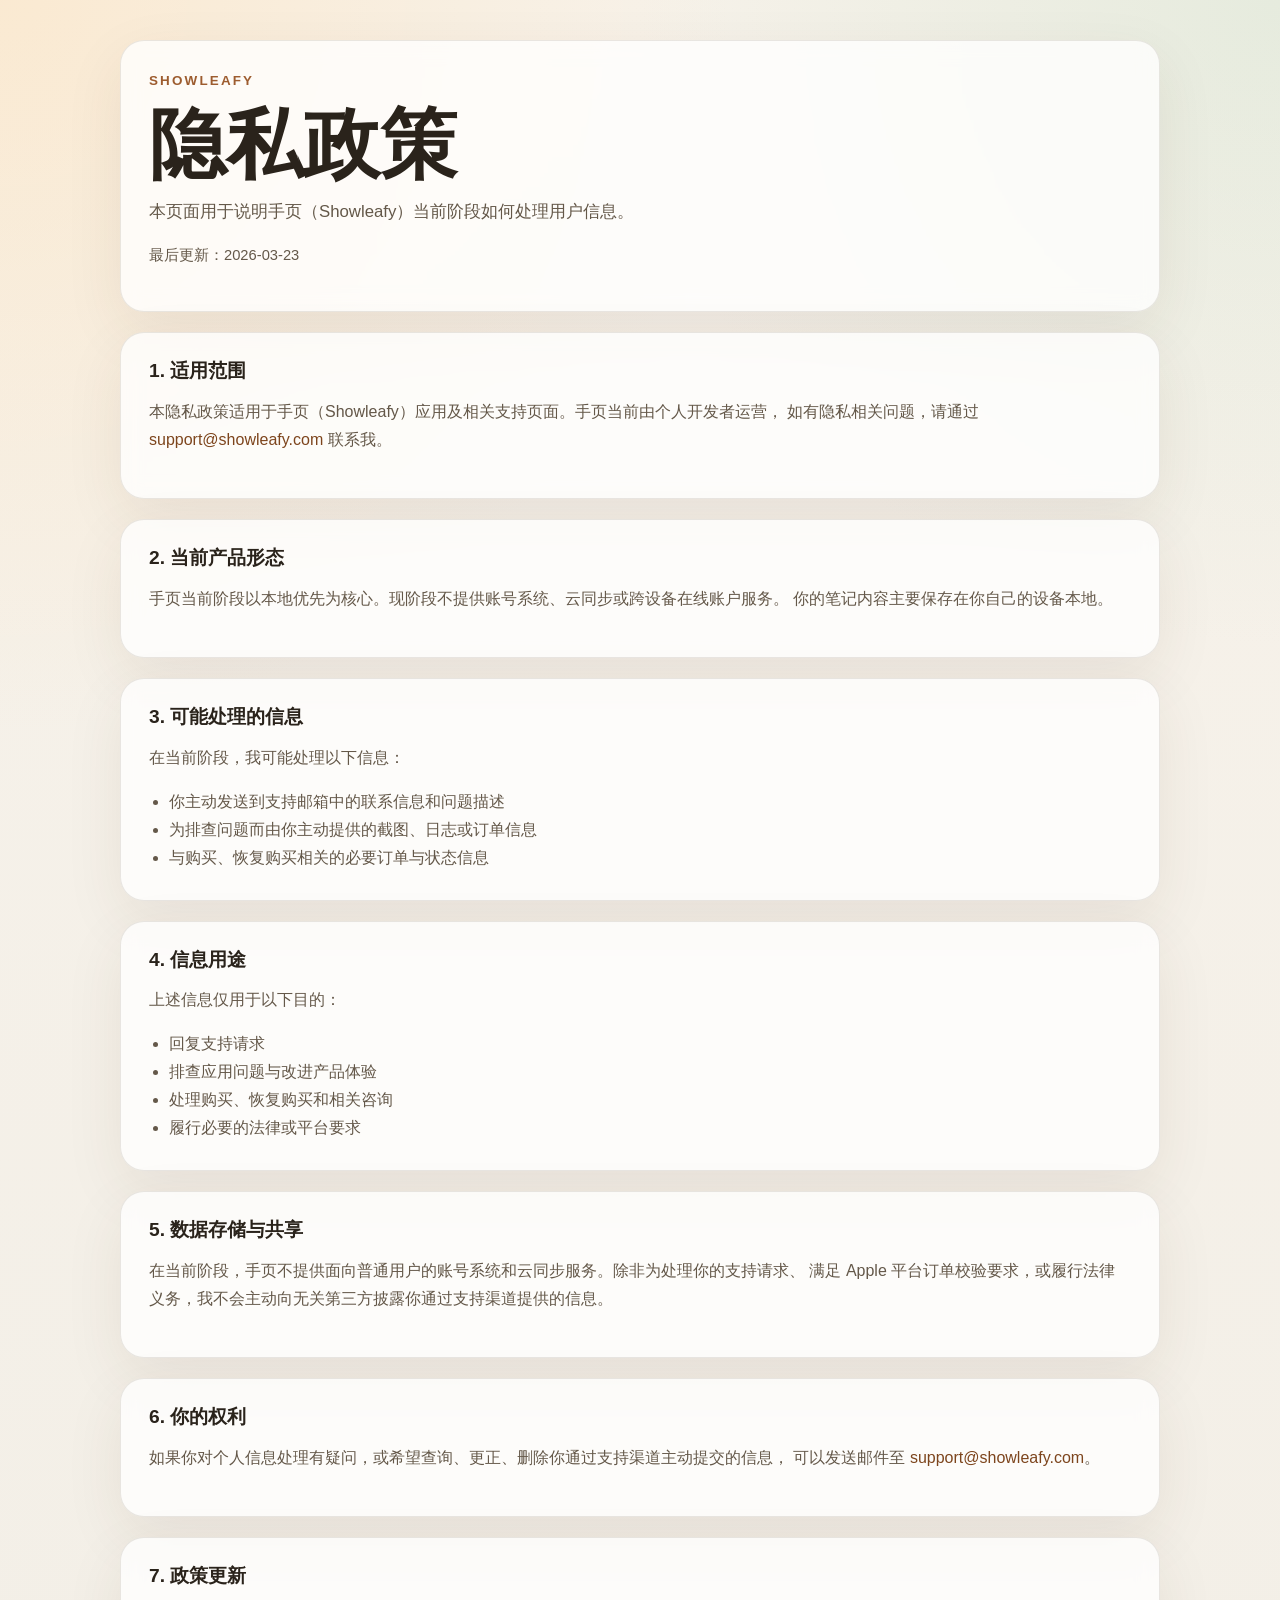
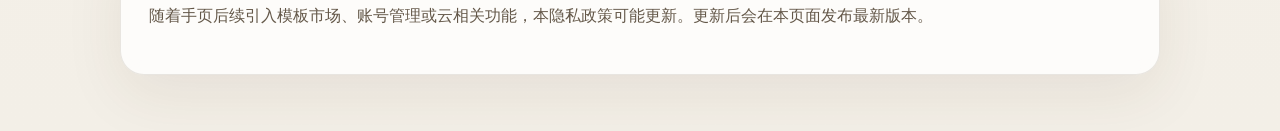
==== privacy/index.html @ 22d39939 "feat: add initial showleafy static site" ====
<!DOCTYPE html>
<html lang="zh-CN">
<head>
  <meta charset="UTF-8">
  <meta name="viewport" content="width=device-width, initial-scale=1.0">
  <title>隐私政策 | 手页 Showleafy</title>
  <meta name="description" content="手页 Showleafy 的隐私政策页面。">
  <link rel="icon" href="data:,">
  <link rel="stylesheet" href="../styles.css">
</head>
<body>
  <main class="shell">
    <section class="card page-head">
      <p class="eyebrow"><a class="back-link" href="../">Showleafy</a></p>
      <h1>隐私政策</h1>
      <p class="lead">
        本页面用于说明手页（Showleafy）当前阶段如何处理用户信息。
      </p>
      <p class="meta">最后更新：2026-03-23</p>
    </section>

    <section class="grid single">
      <article class="card">
        <h2>1. 适用范围</h2>
        <p>
          本隐私政策适用于手页（Showleafy）应用及相关支持页面。手页当前由个人开发者运营，
          如有隐私相关问题，请通过
          <a href="mailto:support@showleafy.com">support@showleafy.com</a>
          联系我。
        </p>
      </article>

      <article class="card">
        <h2>2. 当前产品形态</h2>
        <p>
          手页当前阶段以本地优先为核心。现阶段不提供账号系统、云同步或跨设备在线账户服务。
          你的笔记内容主要保存在你自己的设备本地。
        </p>
      </article>

      <article class="card">
        <h2>3. 可能处理的信息</h2>
        <p>在当前阶段，我可能处理以下信息：</p>
        <ul>
          <li>你主动发送到支持邮箱中的联系信息和问题描述</li>
          <li>为排查问题而由你主动提供的截图、日志或订单信息</li>
          <li>与购买、恢复购买相关的必要订单与状态信息</li>
        </ul>
      </article>

      <article class="card">
        <h2>4. 信息用途</h2>
        <p>上述信息仅用于以下目的：</p>
        <ul>
          <li>回复支持请求</li>
          <li>排查应用问题与改进产品体验</li>
          <li>处理购买、恢复购买和相关咨询</li>
          <li>履行必要的法律或平台要求</li>
        </ul>
      </article>

      <article class="card">
        <h2>5. 数据存储与共享</h2>
        <p>
          在当前阶段，手页不提供面向普通用户的账号系统和云同步服务。除非为处理你的支持请求、
          满足 Apple 平台订单校验要求，或履行法律义务，我不会主动向无关第三方披露你通过支持渠道提供的信息。
        </p>
      </article>

      <article class="card">
        <h2>6. 你的权利</h2>
        <p>
          如果你对个人信息处理有疑问，或希望查询、更正、删除你通过支持渠道主动提交的信息，
          可以发送邮件至
          <a href="mailto:support@showleafy.com">support@showleafy.com</a>。
        </p>
      </article>

      <article class="card">
        <h2>7. 政策更新</h2>
        <p>
          随着手页后续引入模板市场、账号管理或云相关功能，本隐私政策可能更新。更新后会在本页面发布最新版本。
        </p>
      </article>
    </section>
  </main>
</body>
</html>
---- styles.css ----
:root {
  --bg: #f3efe7;
  --surface: rgba(255, 255, 255, 0.78);
  --surface-border: rgba(83, 67, 46, 0.12);
  --text: #2a231b;
  --muted: #645849;
  --accent: #9d5c2f;
  --accent-strong: #7d451d;
  --shadow: 0 20px 60px rgba(72, 51, 27, 0.08);
  --radius: 24px;
}

* {
  box-sizing: border-box;
}

html {
  font-size: 16px;
}

body {
  margin: 0;
  min-height: 100vh;
  font-family: "PingFang SC", "Hiragino Sans GB", "Noto Sans CJK SC", sans-serif;
  color: var(--text);
  background:
    radial-gradient(circle at top left, rgba(255, 222, 176, 0.42), transparent 34%),
    radial-gradient(circle at top right, rgba(198, 222, 199, 0.35), transparent 30%),
    linear-gradient(180deg, #f7f2ea 0%, var(--bg) 100%);
}

a {
  color: var(--accent-strong);
  text-decoration: none;
}

a:hover {
  text-decoration: underline;
}

.shell {
  width: min(1040px, calc(100vw - 32px));
  margin: 0 auto;
  padding: 40px 0 56px;
}

.hero {
  margin-bottom: 20px;
}

.page-head {
  margin-bottom: 20px;
}

.card {
  background: var(--surface);
  border: 1px solid var(--surface-border);
  border-radius: var(--radius);
  box-shadow: var(--shadow);
  backdrop-filter: blur(10px);
  padding: 28px;
}

.grid {
  display: grid;
  gap: 20px;
  grid-template-columns: repeat(3, minmax(0, 1fr));
}

.grid.single {
  grid-template-columns: minmax(0, 1fr);
}

.eyebrow {
  margin: 0 0 10px;
  color: var(--accent);
  font-size: 0.84rem;
  font-weight: 700;
  letter-spacing: 0.16em;
  text-transform: uppercase;
}

h1,
h2 {
  margin: 0 0 12px;
  line-height: 1.08;
}

h1 {
  font-size: clamp(2.6rem, 6vw, 4.8rem);
}

h2 {
  font-size: 1.2rem;
}

p,
li {
  color: var(--muted);
  line-height: 1.75;
}

.lead {
  max-width: 720px;
  margin: 0;
  font-size: 1.05rem;
}

.meta {
  margin-top: 16px;
  font-size: 0.92rem;
}

.actions {
  display: flex;
  flex-wrap: wrap;
  gap: 12px;
  margin-top: 24px;
}

.button {
  display: inline-flex;
  align-items: center;
  justify-content: center;
  min-height: 46px;
  padding: 0 18px;
  border-radius: 999px;
  background: var(--accent);
  color: #fffaf3;
  font-weight: 600;
}

.button:hover {
  background: var(--accent-strong);
  text-decoration: none;
}

.button.secondary {
  background: transparent;
  border: 1px solid rgba(125, 69, 29, 0.18);
  color: var(--accent-strong);
}

.back-link {
  color: inherit;
}

ul {
  margin: 0;
  padding-left: 20px;
}

@media (max-width: 780px) {
  .shell {
    width: min(100vw - 24px, 700px);
    padding: 24px 0 36px;
  }

  .card {
    padding: 22px;
    border-radius: 20px;
  }

  .grid {
    grid-template-columns: 1fr;
  }
}
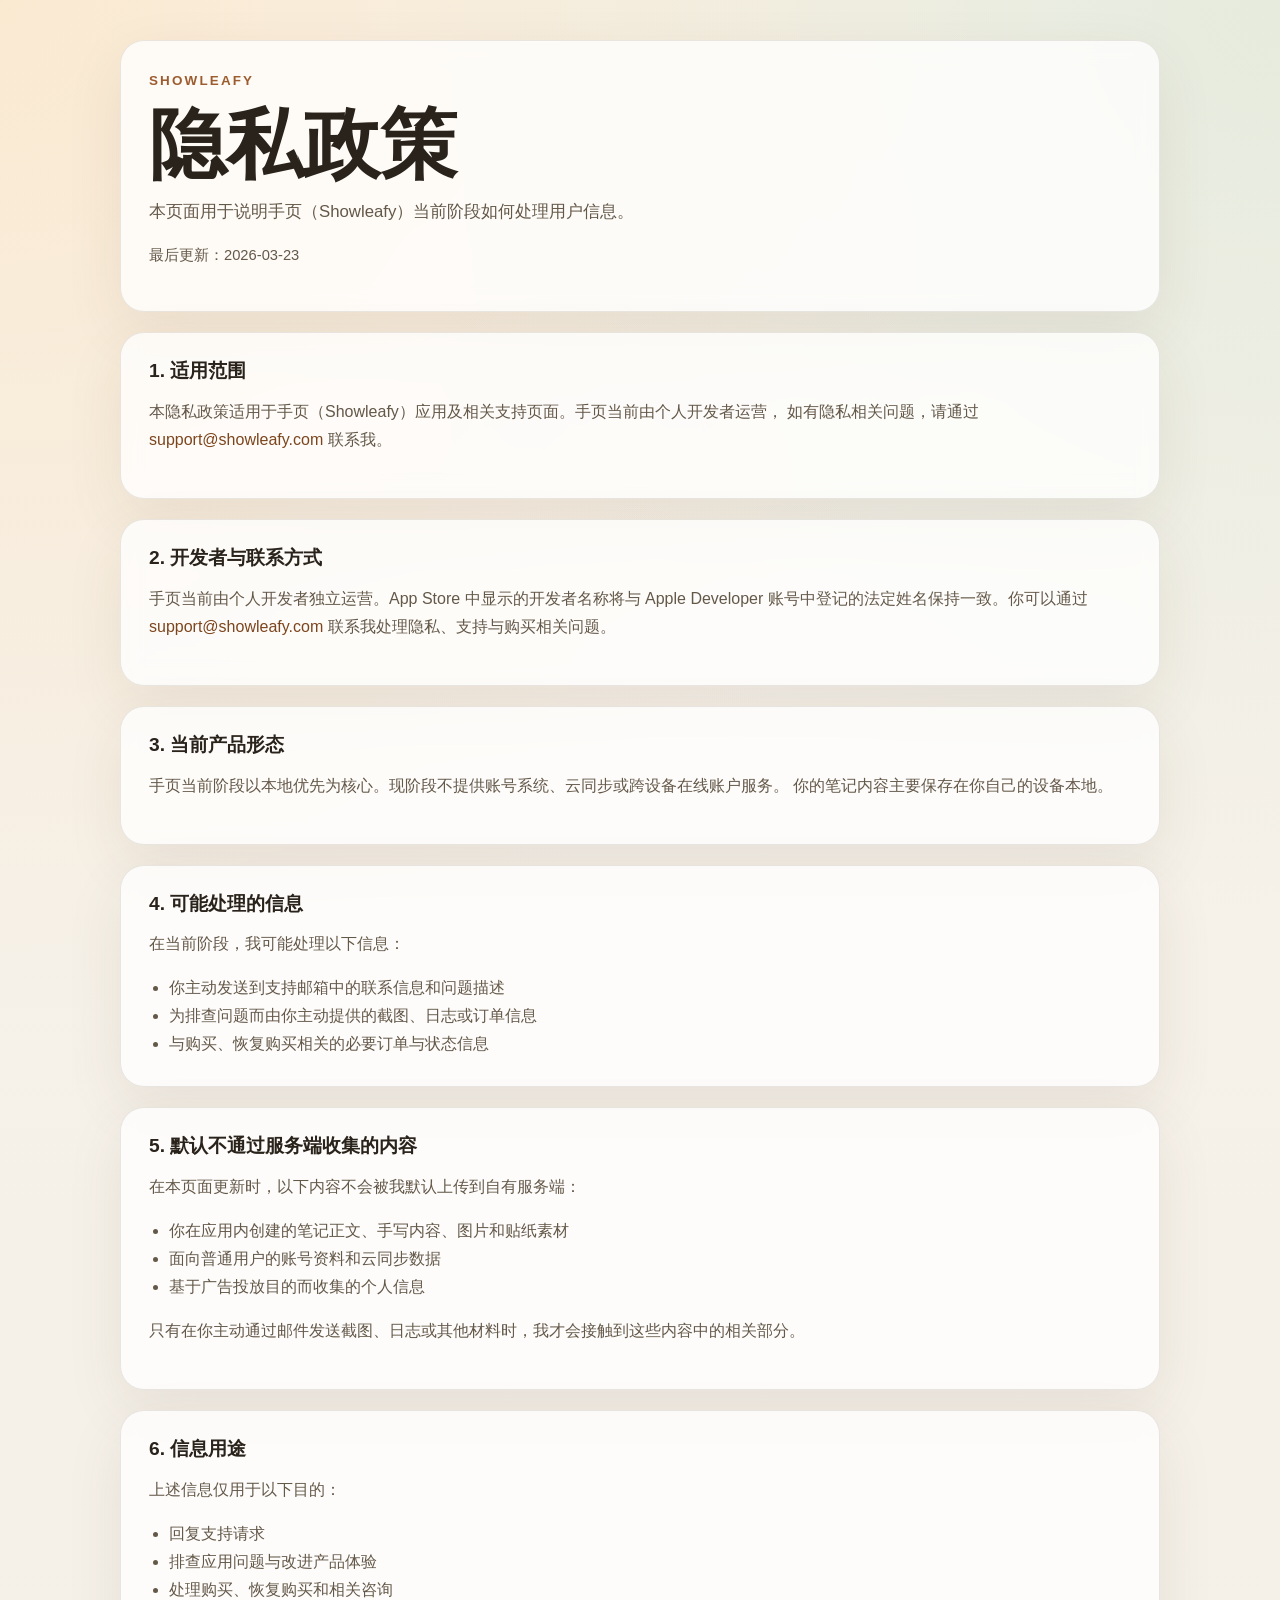
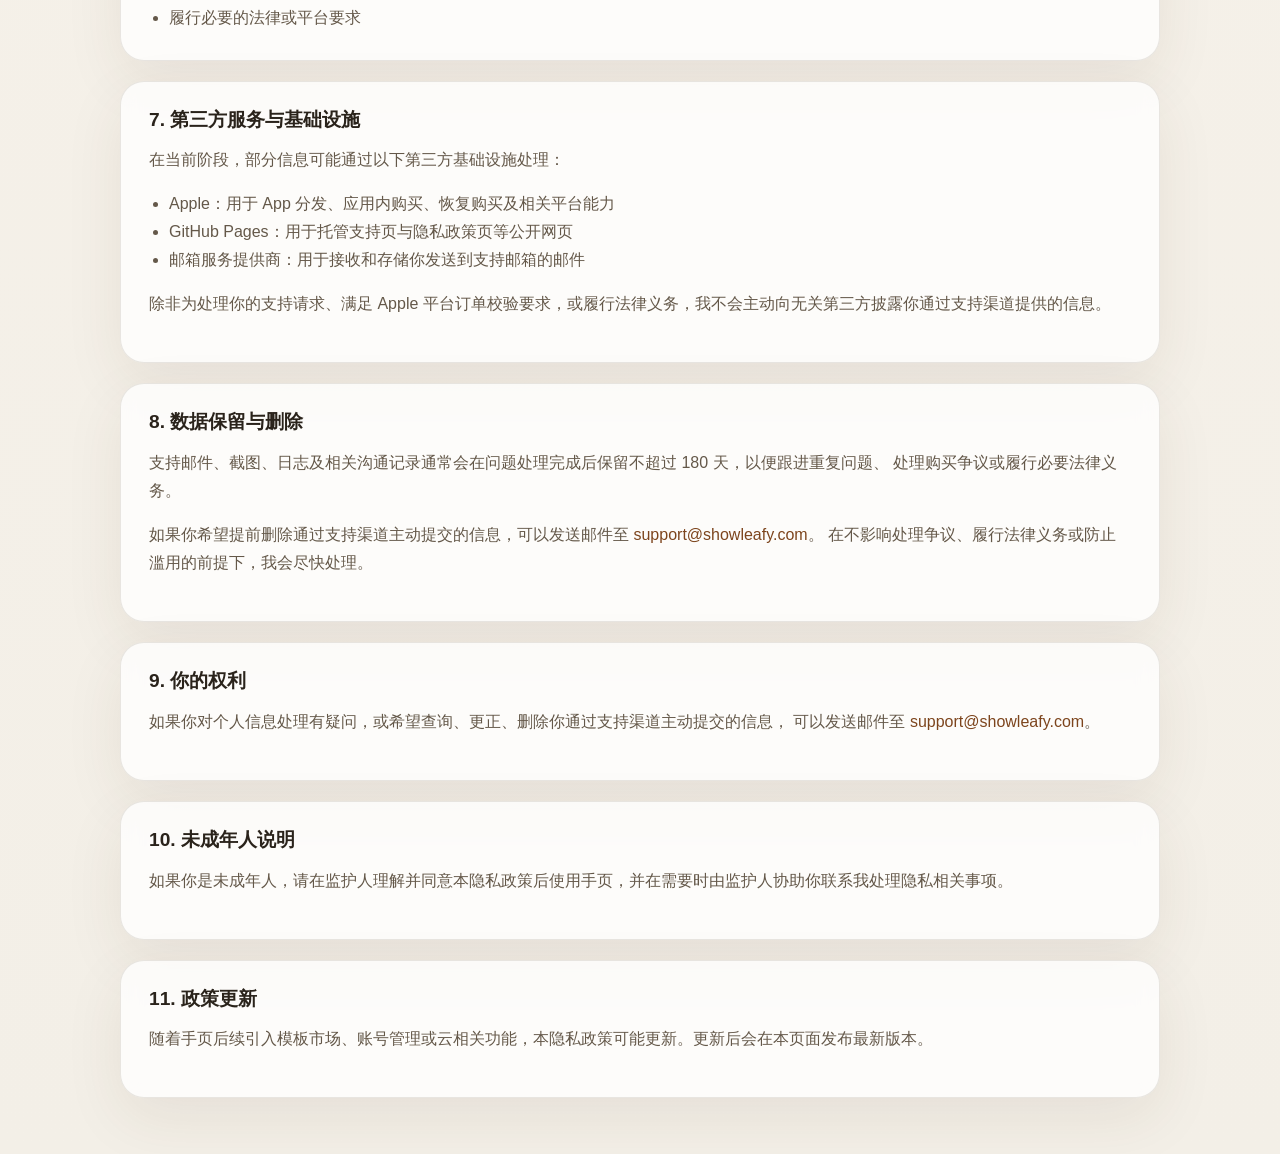
==== commit cda5c522: "docs: strengthen support and privacy pages" ====
--- a/privacy/index.html
+++ b/privacy/index.html
@@ -31,7 +31,17 @@
       </article>
 
       <article class="card">
-        <h2>2. 当前产品形态</h2>
+        <h2>2. 开发者与联系方式</h2>
+        <p>
+          手页当前由个人开发者独立运营。App Store 中显示的开发者名称将与 Apple Developer
+          账号中登记的法定姓名保持一致。你可以通过
+          <a href="mailto:support@showleafy.com">support@showleafy.com</a>
+          联系我处理隐私、支持与购买相关问题。
+        </p>
+      </article>
+
+      <article class="card">
+        <h2>3. 当前产品形态</h2>
         <p>
           手页当前阶段以本地优先为核心。现阶段不提供账号系统、云同步或跨设备在线账户服务。
           你的笔记内容主要保存在你自己的设备本地。
@@ -39,7 +49,7 @@
       </article>
 
       <article class="card">
-        <h2>3. 可能处理的信息</h2>
+        <h2>4. 可能处理的信息</h2>
         <p>在当前阶段，我可能处理以下信息：</p>
         <ul>
           <li>你主动发送到支持邮箱中的联系信息和问题描述</li>
@@ -49,7 +59,20 @@
       </article>
 
       <article class="card">
-        <h2>4. 信息用途</h2>
+        <h2>5. 默认不通过服务端收集的内容</h2>
+        <p>在本页面更新时，以下内容不会被我默认上传到自有服务端：</p>
+        <ul>
+          <li>你在应用内创建的笔记正文、手写内容、图片和贴纸素材</li>
+          <li>面向普通用户的账号资料和云同步数据</li>
+          <li>基于广告投放目的而收集的个人信息</li>
+        </ul>
+        <p>
+          只有在你主动通过邮件发送截图、日志或其他材料时，我才会接触到这些内容中的相关部分。
+        </p>
+      </article>
+
+      <article class="card">
+        <h2>6. 信息用途</h2>
         <p>上述信息仅用于以下目的：</p>
         <ul>
           <li>回复支持请求</li>
@@ -60,15 +83,35 @@
       </article>
 
       <article class="card">
-        <h2>5. 数据存储与共享</h2>
+        <h2>7. 第三方服务与基础设施</h2>
         <p>
-          在当前阶段，手页不提供面向普通用户的账号系统和云同步服务。除非为处理你的支持请求、
-          满足 Apple 平台订单校验要求，或履行法律义务，我不会主动向无关第三方披露你通过支持渠道提供的信息。
+          在当前阶段，部分信息可能通过以下第三方基础设施处理：
+        </p>
+        <ul>
+          <li>Apple：用于 App 分发、应用内购买、恢复购买及相关平台能力</li>
+          <li>GitHub Pages：用于托管支持页与隐私政策页等公开网页</li>
+          <li>邮箱服务提供商：用于接收和存储你发送到支持邮箱的邮件</li>
+        </ul>
+        <p>
+          除非为处理你的支持请求、满足 Apple 平台订单校验要求，或履行法律义务，我不会主动向无关第三方披露你通过支持渠道提供的信息。
         </p>
       </article>
 
       <article class="card">
-        <h2>6. 你的权利</h2>
+        <h2>8. 数据保留与删除</h2>
+        <p>
+          支持邮件、截图、日志及相关沟通记录通常会在问题处理完成后保留不超过 180 天，以便跟进重复问题、
+          处理购买争议或履行必要法律义务。
+        </p>
+        <p>
+          如果你希望提前删除通过支持渠道主动提交的信息，可以发送邮件至
+          <a href="mailto:support@showleafy.com">support@showleafy.com</a>。
+          在不影响处理争议、履行法律义务或防止滥用的前提下，我会尽快处理。
+        </p>
+      </article>
+
+      <article class="card">
+        <h2>9. 你的权利</h2>
         <p>
           如果你对个人信息处理有疑问，或希望查询、更正、删除你通过支持渠道主动提交的信息，
           可以发送邮件至
@@ -77,7 +120,14 @@
       </article>
 
       <article class="card">
-        <h2>7. 政策更新</h2>
+        <h2>10. 未成年人说明</h2>
+        <p>
+          如果你是未成年人，请在监护人理解并同意本隐私政策后使用手页，并在需要时由监护人协助你联系我处理隐私相关事项。
+        </p>
+      </article>
+
+      <article class="card">
+        <h2>11. 政策更新</h2>
         <p>
           随着手页后续引入模板市场、账号管理或云相关功能，本隐私政策可能更新。更新后会在本页面发布最新版本。
         </p>
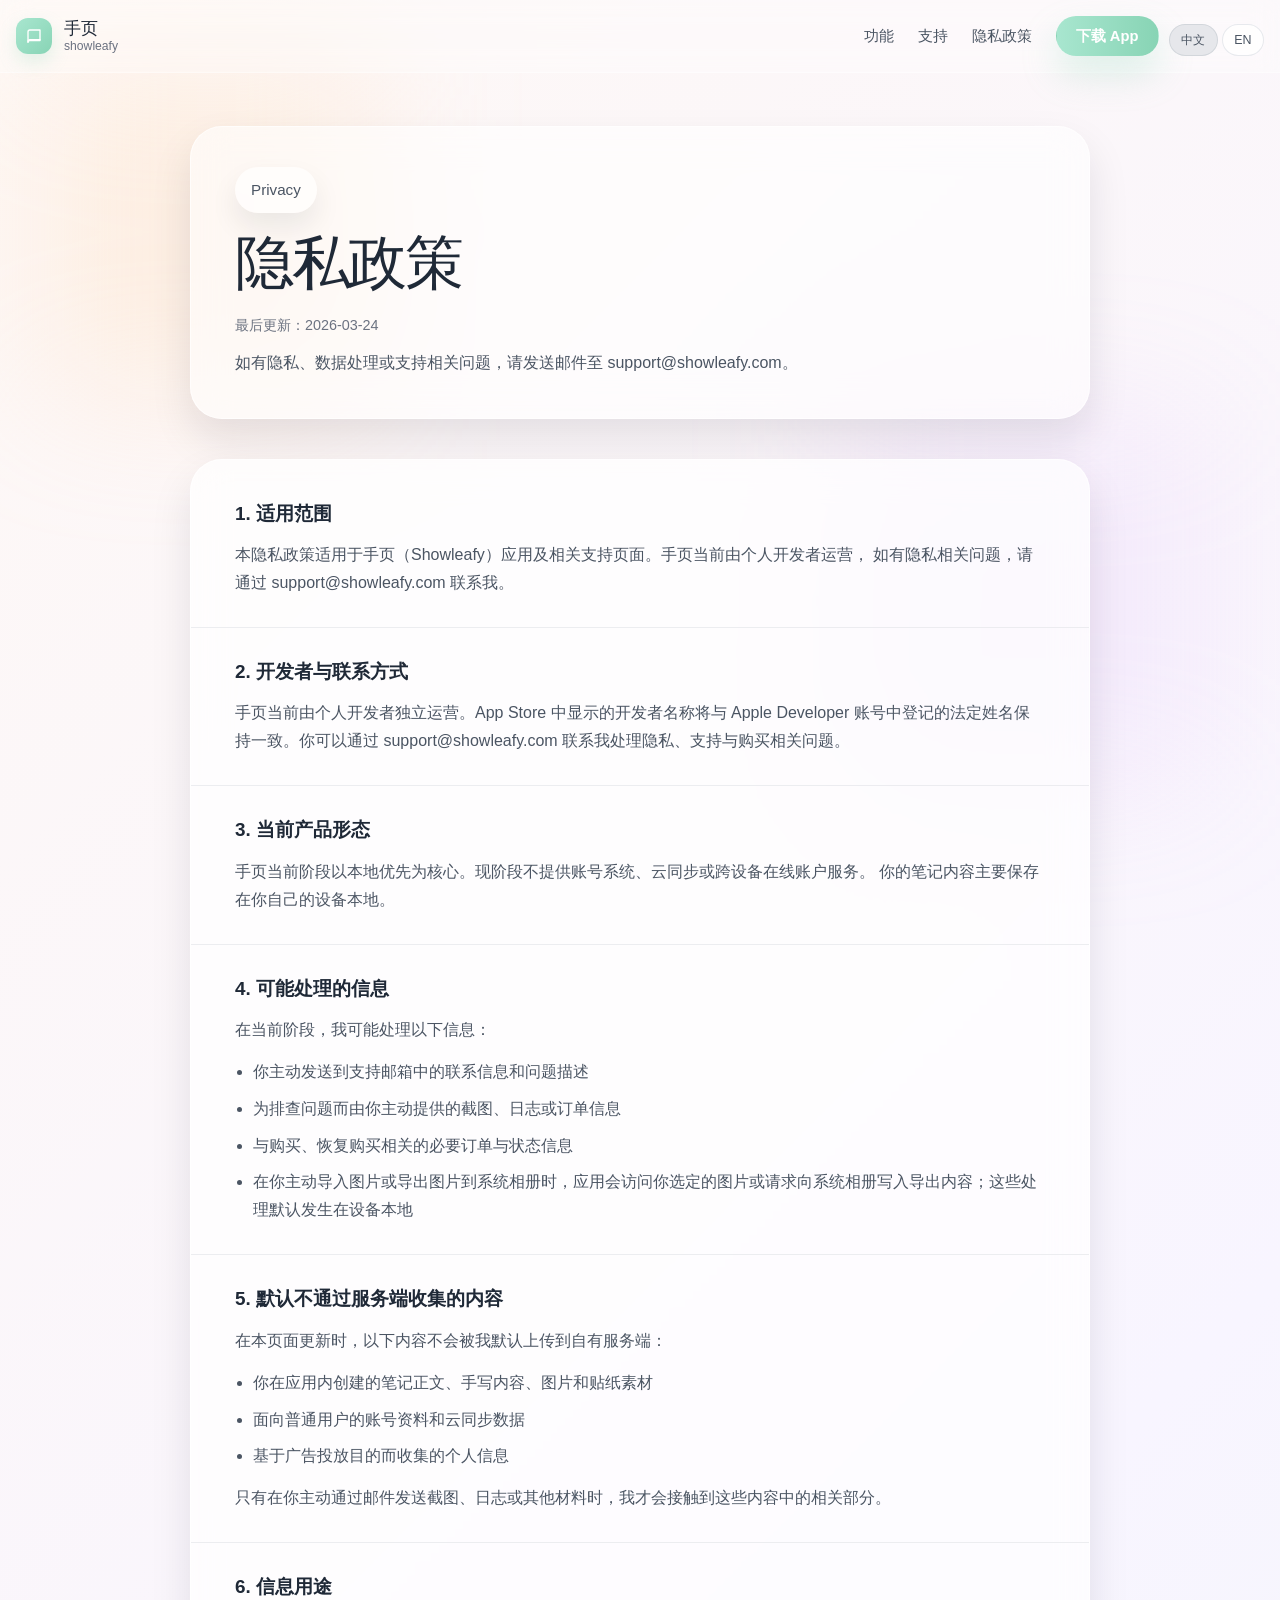
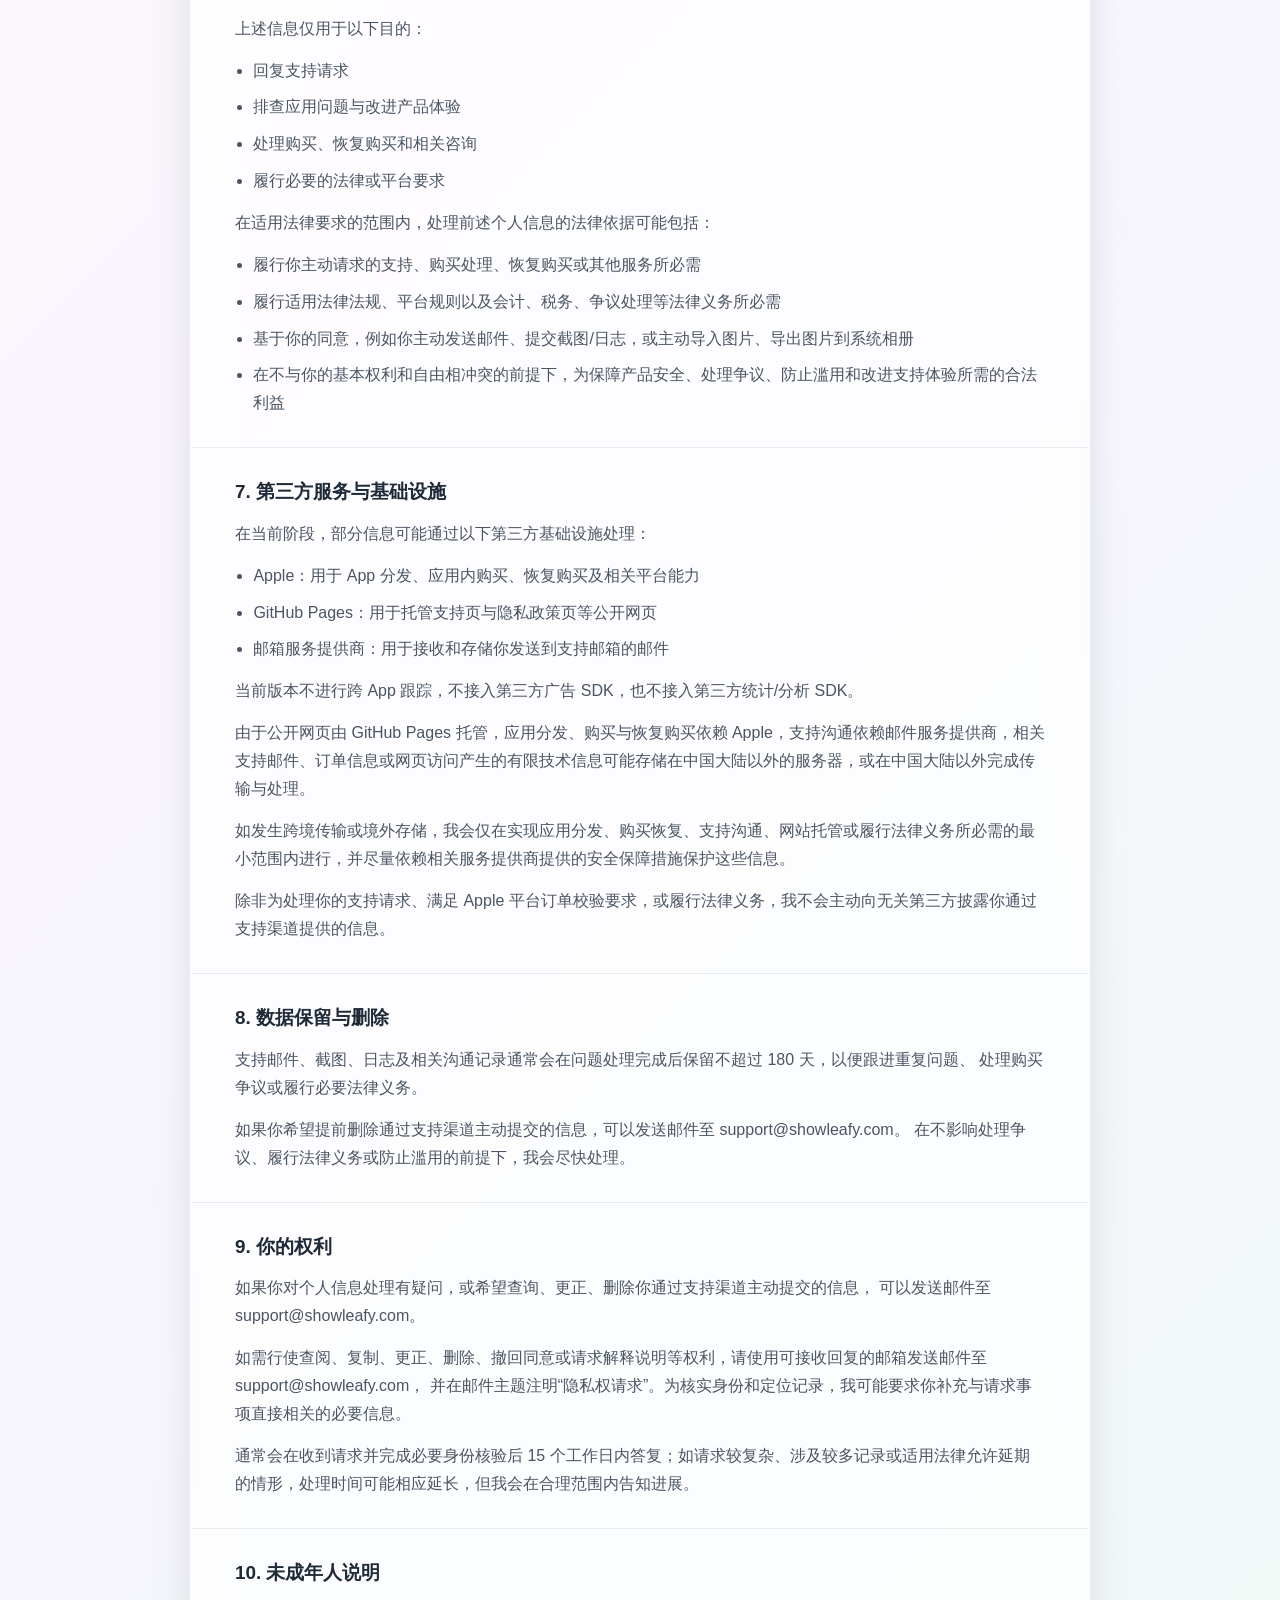
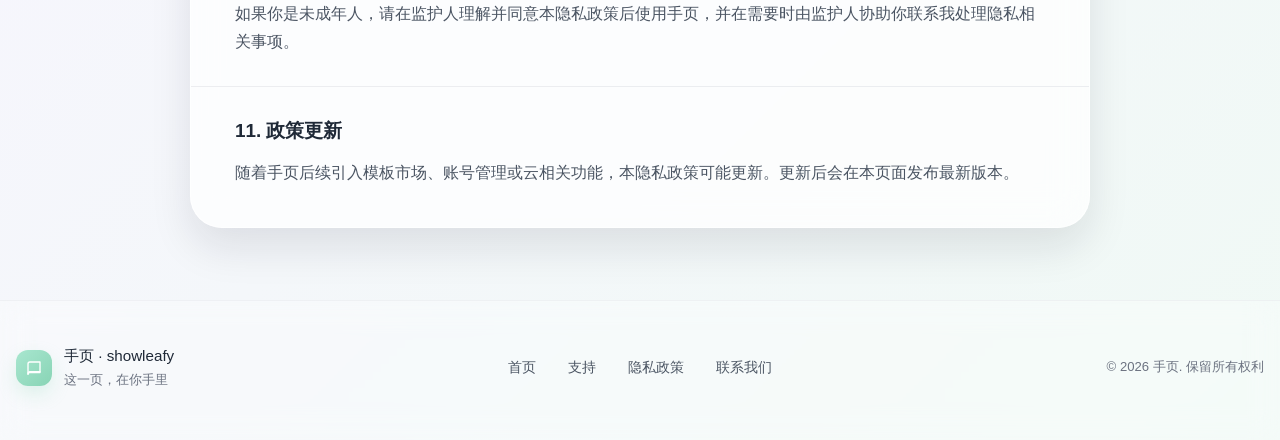
==== commit e1644322: "feat: localize and refine static site pages" ====
--- a/privacy/index.html
+++ b/privacy/index.html
@@ -4,135 +4,234 @@
   <meta charset="UTF-8">
   <meta name="viewport" content="width=device-width, initial-scale=1.0">
   <title>隐私政策 | 手页 Showleafy</title>
-  <meta name="description" content="手页 Showleafy 的隐私政策页面。">
+  <meta
+    name="description"
+    content="手页 Showleafy 隐私政策页面，说明当前阶段的信息处理方式、本地优先原则和联系入口。"
+  >
+  <link rel="canonical" href="https://www.showleafy.com/privacy/">
+  <link rel="alternate" hreflang="zh-CN" href="https://www.showleafy.com/privacy/">
+  <link rel="alternate" hreflang="en" href="https://www.showleafy.com/en/privacy/">
+  <link rel="alternate" hreflang="x-default" href="https://www.showleafy.com/privacy/">
   <link rel="icon" href="data:,">
   <link rel="stylesheet" href="../styles.css">
 </head>
-<body>
-  <main class="shell">
-    <section class="card page-head">
-      <p class="eyebrow"><a class="back-link" href="../">Showleafy</a></p>
-      <h1>隐私政策</h1>
-      <p class="lead">
-        本页面用于说明手页（Showleafy）当前阶段如何处理用户信息。
-      </p>
-      <p class="meta">最后更新：2026-03-23</p>
-    </section>
-
-    <section class="grid single">
-      <article class="card">
-        <h2>1. 适用范围</h2>
-        <p>
-          本隐私政策适用于手页（Showleafy）应用及相关支持页面。手页当前由个人开发者运营，
-          如有隐私相关问题，请通过
-          <a href="mailto:support@showleafy.com">support@showleafy.com</a>
-          联系我。
-        </p>
-      </article>
-
-      <article class="card">
-        <h2>2. 开发者与联系方式</h2>
-        <p>
-          手页当前由个人开发者独立运营。App Store 中显示的开发者名称将与 Apple Developer
-          账号中登记的法定姓名保持一致。你可以通过
-          <a href="mailto:support@showleafy.com">support@showleafy.com</a>
-          联系我处理隐私、支持与购买相关问题。
-        </p>
-      </article>
-
-      <article class="card">
-        <h2>3. 当前产品形态</h2>
-        <p>
-          手页当前阶段以本地优先为核心。现阶段不提供账号系统、云同步或跨设备在线账户服务。
-          你的笔记内容主要保存在你自己的设备本地。
-        </p>
-      </article>
-
-      <article class="card">
-        <h2>4. 可能处理的信息</h2>
-        <p>在当前阶段，我可能处理以下信息：</p>
-        <ul>
-          <li>你主动发送到支持邮箱中的联系信息和问题描述</li>
-          <li>为排查问题而由你主动提供的截图、日志或订单信息</li>
-          <li>与购买、恢复购买相关的必要订单与状态信息</li>
-        </ul>
-      </article>
-
-      <article class="card">
-        <h2>5. 默认不通过服务端收集的内容</h2>
-        <p>在本页面更新时，以下内容不会被我默认上传到自有服务端：</p>
-        <ul>
-          <li>你在应用内创建的笔记正文、手写内容、图片和贴纸素材</li>
-          <li>面向普通用户的账号资料和云同步数据</li>
-          <li>基于广告投放目的而收集的个人信息</li>
-        </ul>
-        <p>
-          只有在你主动通过邮件发送截图、日志或其他材料时，我才会接触到这些内容中的相关部分。
-        </p>
-      </article>
-
-      <article class="card">
-        <h2>6. 信息用途</h2>
-        <p>上述信息仅用于以下目的：</p>
-        <ul>
-          <li>回复支持请求</li>
-          <li>排查应用问题与改进产品体验</li>
-          <li>处理购买、恢复购买和相关咨询</li>
-          <li>履行必要的法律或平台要求</li>
-        </ul>
-      </article>
-
-      <article class="card">
-        <h2>7. 第三方服务与基础设施</h2>
-        <p>
-          在当前阶段，部分信息可能通过以下第三方基础设施处理：
-        </p>
-        <ul>
-          <li>Apple：用于 App 分发、应用内购买、恢复购买及相关平台能力</li>
-          <li>GitHub Pages：用于托管支持页与隐私政策页等公开网页</li>
-          <li>邮箱服务提供商：用于接收和存储你发送到支持邮箱的邮件</li>
-        </ul>
-        <p>
-          除非为处理你的支持请求、满足 Apple 平台订单校验要求，或履行法律义务，我不会主动向无关第三方披露你通过支持渠道提供的信息。
-        </p>
-      </article>
-
-      <article class="card">
-        <h2>8. 数据保留与删除</h2>
-        <p>
-          支持邮件、截图、日志及相关沟通记录通常会在问题处理完成后保留不超过 180 天，以便跟进重复问题、
-          处理购买争议或履行必要法律义务。
-        </p>
-        <p>
-          如果你希望提前删除通过支持渠道主动提交的信息，可以发送邮件至
-          <a href="mailto:support@showleafy.com">support@showleafy.com</a>。
-          在不影响处理争议、履行法律义务或防止滥用的前提下，我会尽快处理。
-        </p>
-      </article>
-
-      <article class="card">
-        <h2>9. 你的权利</h2>
-        <p>
-          如果你对个人信息处理有疑问，或希望查询、更正、删除你通过支持渠道主动提交的信息，
-          可以发送邮件至
+<body class="landing subpage">
+  <svg class="icon-defs" aria-hidden="true" focusable="false">
+    <symbol id="icon-book" viewBox="0 0 24 24">
+      <path fill="none" stroke="currentColor" stroke-linecap="round" stroke-linejoin="round" stroke-width="1.8" d="M4 6.5C4 5.12 5.12 4 6.5 4H20v14H6.5A2.5 2.5 0 0 0 4 20.5z"/>
+      <path fill="none" stroke="currentColor" stroke-linecap="round" stroke-linejoin="round" stroke-width="1.8" d="M4 19.5C4 18.12 5.12 17 6.5 17H20"/>
+    </symbol>
+  </svg>
+
+  <header class="site-header">
+    <div class="nav-shell">
+      <a class="brand" href="../" aria-label="手页首页">
+        <span class="brand-mark">
+          <svg class="icon" viewBox="0 0 24 24" aria-hidden="true">
+            <use href="#icon-book"></use>
+          </svg>
+        </span>
+        <span class="brand-copy">
+          <strong>手页</strong>
+          <span>showleafy</span>
+        </span>
+      </a>
+
+      <nav class="nav-links" aria-label="页面导航">
+        <a href="../#features">功能</a>
+        <a href="../support/">支持</a>
+        <a href="./" aria-current="page">隐私政策</a>
+      </nav>
+
+      <div class="nav-actions">
+        <a class="button button-primary nav-button" href="../#download">下载 App</a>
+        <div class="terms-language-switch nav-language-switch" aria-label="语言切换">
+          <span class="terms-language-link is-active" aria-current="page">中文</span>
+          <a class="terms-language-link" href="../en/privacy/" lang="en">EN</a>
+        </div>
+      </div>
+    </div>
+  </header>
+
+  <main class="landing-shell subpage-main">
+    <section class="terms-hero">
+      <div class="terms-hero-shell">
+        <p class="hero-badge">Privacy</p>
+        <h1>隐私政策</h1>
+        <p class="terms-meta">最后更新：2026-03-24</p>
+        <p class="terms-note">
+          如有隐私、数据处理或支持相关问题，请发送邮件至
           <a href="mailto:support@showleafy.com">support@showleafy.com</a>。
         </p>
-      </article>
-
-      <article class="card">
-        <h2>10. 未成年人说明</h2>
-        <p>
-          如果你是未成年人，请在监护人理解并同意本隐私政策后使用手页，并在需要时由监护人协助你联系我处理隐私相关事项。
-        </p>
-      </article>
-
-      <article class="card">
-        <h2>11. 政策更新</h2>
-        <p>
-          随着手页后续引入模板市场、账号管理或云相关功能，本隐私政策可能更新。更新后会在本页面发布最新版本。
-        </p>
+      </div>
+    </section>
+
+    <section class="terms-wrapper">
+      <article class="terms-document">
+        <section class="terms-section">
+          <h2>1. 适用范围</h2>
+          <p>
+            本隐私政策适用于手页（Showleafy）应用及相关支持页面。手页当前由个人开发者运营，
+            如有隐私相关问题，请通过
+            <a href="mailto:support@showleafy.com">support@showleafy.com</a>
+            联系我。
+          </p>
+        </section>
+
+        <section class="terms-section">
+          <h2>2. 开发者与联系方式</h2>
+          <p>
+            手页当前由个人开发者独立运营。App Store 中显示的开发者名称将与 Apple Developer
+            账号中登记的法定姓名保持一致。你可以通过
+            <a href="mailto:support@showleafy.com">support@showleafy.com</a>
+            联系我处理隐私、支持与购买相关问题。
+          </p>
+        </section>
+
+        <section class="terms-section">
+          <h2>3. 当前产品形态</h2>
+          <p>
+            手页当前阶段以本地优先为核心。现阶段不提供账号系统、云同步或跨设备在线账户服务。
+            你的笔记内容主要保存在你自己的设备本地。
+          </p>
+        </section>
+
+        <section class="terms-section">
+          <h2>4. 可能处理的信息</h2>
+          <p>在当前阶段，我可能处理以下信息：</p>
+          <ul class="content-list">
+            <li>你主动发送到支持邮箱中的联系信息和问题描述</li>
+            <li>为排查问题而由你主动提供的截图、日志或订单信息</li>
+            <li>与购买、恢复购买相关的必要订单与状态信息</li>
+            <li>在你主动导入图片或导出图片到系统相册时，应用会访问你选定的图片或请求向系统相册写入导出内容；这些处理默认发生在设备本地</li>
+          </ul>
+        </section>
+
+        <section class="terms-section">
+          <h2>5. 默认不通过服务端收集的内容</h2>
+          <p>在本页面更新时，以下内容不会被我默认上传到自有服务端：</p>
+          <ul class="content-list">
+            <li>你在应用内创建的笔记正文、手写内容、图片和贴纸素材</li>
+            <li>面向普通用户的账号资料和云同步数据</li>
+            <li>基于广告投放目的而收集的个人信息</li>
+          </ul>
+          <p>
+            只有在你主动通过邮件发送截图、日志或其他材料时，我才会接触到这些内容中的相关部分。
+          </p>
+        </section>
+
+        <section class="terms-section">
+          <h2>6. 信息用途</h2>
+          <p>上述信息仅用于以下目的：</p>
+          <ul class="content-list">
+            <li>回复支持请求</li>
+            <li>排查应用问题与改进产品体验</li>
+            <li>处理购买、恢复购买和相关咨询</li>
+            <li>履行必要的法律或平台要求</li>
+          </ul>
+          <p>在适用法律要求的范围内，处理前述个人信息的法律依据可能包括：</p>
+          <ul class="content-list">
+            <li>履行你主动请求的支持、购买处理、恢复购买或其他服务所必需</li>
+            <li>履行适用法律法规、平台规则以及会计、税务、争议处理等法律义务所必需</li>
+            <li>基于你的同意，例如你主动发送邮件、提交截图/日志，或主动导入图片、导出图片到系统相册</li>
+            <li>在不与你的基本权利和自由相冲突的前提下，为保障产品安全、处理争议、防止滥用和改进支持体验所需的合法利益</li>
+          </ul>
+        </section>
+
+        <section class="terms-section">
+          <h2>7. 第三方服务与基础设施</h2>
+          <p>在当前阶段，部分信息可能通过以下第三方基础设施处理：</p>
+          <ul class="content-list">
+            <li>Apple：用于 App 分发、应用内购买、恢复购买及相关平台能力</li>
+            <li>GitHub Pages：用于托管支持页与隐私政策页等公开网页</li>
+            <li>邮箱服务提供商：用于接收和存储你发送到支持邮箱的邮件</li>
+          </ul>
+          <p>
+            当前版本不进行跨 App 跟踪，不接入第三方广告 SDK，也不接入第三方统计/分析 SDK。
+          </p>
+          <p>
+            由于公开网页由 GitHub Pages 托管，应用分发、购买与恢复购买依赖 Apple，支持沟通依赖邮件服务提供商，相关支持邮件、订单信息或网页访问产生的有限技术信息可能存储在中国大陆以外的服务器，或在中国大陆以外完成传输与处理。
+          </p>
+          <p>
+            如发生跨境传输或境外存储，我会仅在实现应用分发、购买恢复、支持沟通、网站托管或履行法律义务所必需的最小范围内进行，并尽量依赖相关服务提供商提供的安全保障措施保护这些信息。
+          </p>
+          <p>
+            除非为处理你的支持请求、满足 Apple 平台订单校验要求，或履行法律义务，我不会主动向无关第三方披露你通过支持渠道提供的信息。
+          </p>
+        </section>
+
+        <section class="terms-section">
+          <h2>8. 数据保留与删除</h2>
+          <p>
+            支持邮件、截图、日志及相关沟通记录通常会在问题处理完成后保留不超过 180 天，以便跟进重复问题、
+            处理购买争议或履行必要法律义务。
+          </p>
+          <p>
+            如果你希望提前删除通过支持渠道主动提交的信息，可以发送邮件至
+            <a href="mailto:support@showleafy.com">support@showleafy.com</a>。
+            在不影响处理争议、履行法律义务或防止滥用的前提下，我会尽快处理。
+          </p>
+        </section>
+
+        <section class="terms-section">
+          <h2>9. 你的权利</h2>
+          <p>
+            如果你对个人信息处理有疑问，或希望查询、更正、删除你通过支持渠道主动提交的信息，
+            可以发送邮件至
+            <a href="mailto:support@showleafy.com">support@showleafy.com</a>。
+          </p>
+          <p>
+            如需行使查阅、复制、更正、删除、撤回同意或请求解释说明等权利，请使用可接收回复的邮箱发送邮件至
+            <a href="mailto:support@showleafy.com">support@showleafy.com</a>，
+            并在邮件主题注明“隐私权请求”。为核实身份和定位记录，我可能要求你补充与请求事项直接相关的必要信息。
+          </p>
+          <p>
+            通常会在收到请求并完成必要身份核验后 15 个工作日内答复；如请求较复杂、涉及较多记录或适用法律允许延期的情形，处理时间可能相应延长，但我会在合理范围内告知进展。
+          </p>
+        </section>
+
+        <section class="terms-section">
+          <h2>10. 未成年人说明</h2>
+          <p>
+            如果你是未成年人，请在监护人理解并同意本隐私政策后使用手页，并在需要时由监护人协助你联系我处理隐私相关事项。
+          </p>
+        </section>
+
+        <section class="terms-section">
+          <h2>11. 政策更新</h2>
+          <p>
+            随着手页后续引入模板市场、账号管理或云相关功能，本隐私政策可能更新。更新后会在本页面发布最新版本。
+          </p>
+        </section>
       </article>
     </section>
   </main>
+
+  <footer class="site-footer">
+    <div class="footer-shell">
+      <div class="footer-main">
+        <div class="footer-brand">
+          <span class="footer-brand-mark">
+            <svg class="icon" viewBox="0 0 24 24" aria-hidden="true">
+              <use href="#icon-book"></use>
+            </svg>
+          </span>
+          <div>
+            <p class="footer-title">手页 · showleafy</p>
+            <p class="footer-subtitle">这一页，在你手里</p>
+          </div>
+        </div>
+
+        <div class="footer-links">
+          <a href="../">首页</a>
+          <a href="../support/">支持</a>
+          <a href="./">隐私政策</a>
+          <a href="mailto:support@showleafy.com">联系我们</a>
+        </div>
+
+        <p class="footer-copy">© 2026 手页. 保留所有权利</p>
+      </div>
+    </div>
+  </footer>
 </body>
 </html>
--- a/styles.css
+++ b/styles.css
@@ -1,13 +1,34 @@
 :root {
-  --bg: #f3efe7;
-  --surface: rgba(255, 255, 255, 0.78);
-  --surface-border: rgba(83, 67, 46, 0.12);
-  --text: #2a231b;
-  --muted: #645849;
-  --accent: #9d5c2f;
-  --accent-strong: #7d451d;
-  --shadow: 0 20px 60px rgba(72, 51, 27, 0.08);
-  --radius: 24px;
+  color-scheme: light;
+  --bg-start: #fef8f5;
+  --bg-mid: #f8f5ff;
+  --bg-end: #f0f9f5;
+  --surface: rgba(255, 255, 255, 0.6);
+  --surface-strong: rgba(255, 255, 255, 0.72);
+  --surface-soft: rgba(255, 255, 255, 0.3);
+  --line: rgba(255, 255, 255, 0.58);
+  --line-muted: rgba(148, 163, 184, 0.22);
+  --text: #1f2937;
+  --text-soft: #4b5563;
+  --text-muted: #6b7280;
+  --mint: #a8e6cf;
+  --mint-strong: #88d4b5;
+  --violet: #ddb4ff;
+  --violet-strong: #c49ef7;
+  --peach: #ffd4a3;
+  --peach-strong: #ffb86c;
+  --rose: #ff9a9e;
+  --rose-strong: #ffa7b8;
+  --shadow-strong: 0 26px 72px rgba(15, 23, 42, 0.12);
+  --shadow-card: 0 20px 42px rgba(15, 23, 42, 0.1);
+  --shadow-soft: 0 14px 28px rgba(15, 23, 42, 0.08);
+  --radius-xl: 48px;
+  --radius-lg: 32px;
+  --radius-md: 24px;
+  --radius-sm: 18px;
+  --radius-xs: 14px;
+  --container: min(1120px, calc(100vw - 32px));
+  --container-wide: min(1280px, calc(100vw - 32px));
 }
 
 * {
@@ -16,49 +37,105 @@
 
 html {
   font-size: 16px;
+  scroll-behavior: smooth;
 }
 
 body {
   margin: 0;
   min-height: 100vh;
-  font-family: "PingFang SC", "Hiragino Sans GB", "Noto Sans CJK SC", sans-serif;
+  font-family: "Avenir Next", "PingFang SC", "Hiragino Sans GB", "Microsoft YaHei", sans-serif;
   color: var(--text);
-  background:
-    radial-gradient(circle at top left, rgba(255, 222, 176, 0.42), transparent 34%),
-    radial-gradient(circle at top right, rgba(198, 222, 199, 0.35), transparent 30%),
-    linear-gradient(180deg, #f7f2ea 0%, var(--bg) 100%);
+  background: linear-gradient(135deg, var(--bg-start) 0%, var(--bg-mid) 52%, var(--bg-end) 100%);
+}
+
+body.landing {
+  position: relative;
+}
+
+body.landing::before,
+body.landing::after {
+  content: "";
+  position: fixed;
+  inset: auto;
+  pointer-events: none;
+  z-index: 0;
+  filter: blur(72px);
+}
+
+body.landing::before {
+  top: 72px;
+  left: 48px;
+  width: 320px;
+  height: 320px;
+  background: rgba(255, 212, 163, 0.25);
+}
+
+body.landing::after {
+  right: 80px;
+  bottom: 120px;
+  width: 360px;
+  height: 360px;
+  background: rgba(221, 180, 255, 0.18);
 }
 
 a {
-  color: var(--accent-strong);
+  color: inherit;
   text-decoration: none;
 }
 
 a:hover {
   text-decoration: underline;
+}
+
+img {
+  display: block;
+  max-width: 100%;
+}
+
+main {
+  display: block;
+  position: relative;
+  z-index: 1;
+}
+
+.icon-defs {
+  position: absolute;
+  width: 0;
+  height: 0;
+  overflow: hidden;
+}
+
+.icon {
+  width: 1em;
+  height: 1em;
+  display: block;
 }
 
 .shell {
   width: min(1040px, calc(100vw - 32px));
   margin: 0 auto;
-  padding: 40px 0 56px;
-}
-
-.hero {
-  margin-bottom: 20px;
+  padding: 48px 0 64px;
+  position: relative;
+  z-index: 1;
+}
+
+.landing-shell {
+  width: var(--container-wide);
+  margin: 0 auto;
+  padding: 112px 0 72px;
+}
+
+.card {
+  background: var(--surface-strong);
+  border: 1px solid var(--line);
+  border-radius: var(--radius-md);
+  box-shadow: var(--shadow-card);
+  backdrop-filter: blur(18px);
 }
 
 .page-head {
-  margin-bottom: 20px;
-}
-
-.card {
-  background: var(--surface);
-  border: 1px solid var(--surface-border);
-  border-radius: var(--radius);
-  box-shadow: var(--shadow);
-  backdrop-filter: blur(10px);
-  padding: 28px;
+  margin-bottom: 24px;
+  padding: 32px;
 }
 
 .grid {
@@ -72,8 +149,8 @@
 }
 
 .eyebrow {
-  margin: 0 0 10px;
-  color: var(--accent);
+  margin: 0 0 14px;
+  color: #a16207;
   font-size: 0.84rem;
   font-weight: 700;
   letter-spacing: 0.16em;
@@ -81,87 +158,1280 @@
 }
 
 h1,
-h2 {
-  margin: 0 0 12px;
-  line-height: 1.08;
-}
-
-h1 {
-  font-size: clamp(2.6rem, 6vw, 4.8rem);
-}
-
-h2 {
-  font-size: 1.2rem;
-}
-
+h2,
+h3,
+h4,
 p,
 li {
-  color: var(--muted);
+  margin: 0;
+}
+
+h1,
+h2,
+h3,
+h4 {
+  color: var(--text);
+}
+
+h1 {
+  font-size: clamp(2.8rem, 7vw, 5.4rem);
+  line-height: 0.98;
+  letter-spacing: -0.04em;
+}
+
+h2 {
+  font-size: 1.4rem;
+  line-height: 1.2;
+}
+
+h3 {
+  font-size: 1.22rem;
+  line-height: 1.35;
+}
+
+p,
+li {
+  color: var(--text-soft);
   line-height: 1.75;
 }
 
 .lead {
-  max-width: 720px;
+  max-width: 44rem;
+  font-size: 1.05rem;
+}
+
+.meta {
+  margin-top: 18px;
+  font-size: 0.94rem;
+  color: var(--text-soft);
+}
+
+ul {
   margin: 0;
-  font-size: 1.05rem;
-}
-
-.meta {
-  margin-top: 16px;
-  font-size: 0.92rem;
-}
-
-.actions {
-  display: flex;
-  flex-wrap: wrap;
-  gap: 12px;
-  margin-top: 24px;
+  padding-left: 1.25rem;
+}
+
+li + li {
+  margin-top: 0.4rem;
+}
+
+.back-link {
+  color: inherit;
 }
 
 .button {
   display: inline-flex;
   align-items: center;
   justify-content: center;
+  gap: 0.55rem;
   min-height: 46px;
-  padding: 0 18px;
+  padding: 0 1.35rem;
   border-radius: 999px;
-  background: var(--accent);
-  color: #fffaf3;
+  border: 1px solid transparent;
+  font-size: 0.95rem;
   font-weight: 600;
+  line-height: 1;
+  transition: transform 180ms ease, box-shadow 180ms ease, background 180ms ease, border-color 180ms ease;
 }
 
 .button:hover {
-  background: var(--accent-strong);
   text-decoration: none;
-}
-
+  transform: translateY(-1px);
+}
+
+.button-primary {
+  background: linear-gradient(90deg, var(--mint) 0%, var(--mint-strong) 100%);
+  color: #ffffff;
+  box-shadow: 0 18px 36px rgba(136, 212, 181, 0.28);
+}
+
+.button-primary:hover {
+  box-shadow: 0 22px 40px rgba(136, 212, 181, 0.34);
+}
+
+.button-secondary,
 .button.secondary {
-  background: transparent;
-  border: 1px solid rgba(125, 69, 29, 0.18);
-  color: var(--accent-strong);
-}
-
-.back-link {
-  color: inherit;
-}
-
-ul {
-  margin: 0;
-  padding-left: 20px;
-}
-
-@media (max-width: 780px) {
+  background: rgba(255, 255, 255, 0.58);
+  color: var(--text-soft);
+  border-color: rgba(229, 231, 235, 0.9);
+  backdrop-filter: blur(14px);
+}
+
+.button-large {
+  min-height: 56px;
+  padding: 0 1.7rem;
+  border-radius: 1rem;
+}
+
+.button-download {
+  min-width: 220px;
+  min-height: 72px;
+  padding: 0 2rem;
+  border-radius: 1rem;
+  font-size: 1.05rem;
+}
+
+.icon-store {
+  width: 1rem;
+  height: 1rem;
+}
+
+.site-header {
+  position: fixed;
+  inset: 0 0 auto;
+  z-index: 20;
+  backdrop-filter: blur(14px);
+  background: rgba(255, 255, 255, 0.3);
+  border-bottom: 1px solid rgba(255, 255, 255, 0.4);
+}
+
+.nav-shell {
+  width: var(--container-wide);
+  margin: 0 auto;
+  padding: 16px 0;
+  display: flex;
+  align-items: center;
+  justify-content: flex-start;
+  gap: 24px;
+}
+
+.brand {
+  display: inline-flex;
+  align-items: center;
+  gap: 12px;
+}
+
+.brand:hover {
+  text-decoration: none;
+}
+
+.brand-mark,
+.footer-brand-mark {
+  width: 36px;
+  height: 36px;
+  display: inline-flex;
+  align-items: center;
+  justify-content: center;
+  border-radius: 12px;
+  background: linear-gradient(135deg, var(--mint) 0%, var(--mint-strong) 100%);
+  color: #ffffff;
+  box-shadow: 0 8px 18px rgba(136, 212, 181, 0.24);
+}
+
+.brand-mark .icon,
+.footer-brand-mark .icon {
+  width: 18px;
+  height: 18px;
+}
+
+.brand-copy {
+  display: inline-flex;
+  flex-direction: column;
+  gap: 1px;
+}
+
+.brand-copy strong {
+  font-size: 1.08rem;
+  font-weight: 500;
+  line-height: 1.15;
+}
+
+.brand-copy span {
+  color: var(--text-muted);
+  font-size: 0.76rem;
+  line-height: 1.1;
+}
+
+.nav-links {
+  display: inline-flex;
+  align-items: center;
+  align-self: center;
+  gap: 24px;
+  margin-left: auto;
+}
+
+.nav-actions {
+  display: inline-flex;
+  align-items: center;
+  align-self: center;
+  gap: 10px;
+}
+
+.nav-links a {
+  color: var(--text-soft);
+  font-size: 0.92rem;
+}
+
+.nav-links a:hover {
+  color: var(--text);
+}
+
+.nav-button {
+  min-height: 40px;
+  padding: 0 1.2rem;
+  font-size: 0.92rem;
+}
+
+.terms-language-switch.nav-language-switch {
+  align-items: flex-end;
+  align-self: flex-end;
+  margin-bottom: 0;
+  gap: 4px;
+}
+
+.nav-language-switch .terms-language-link {
+  min-height: 32px;
+  padding: 0 0.72rem;
+  font-size: 0.78rem;
+}
+
+.nav-language-switch .terms-language-link.is-active {
+  background: rgba(229, 231, 235, 0.96);
+  border-color: rgba(209, 213, 219, 0.95);
+  color: #4b5563;
+}
+
+.section {
+  scroll-margin-top: 104px;
+}
+
+.hero-section {
+  position: relative;
+  padding: 18px 0 72px;
+  overflow: hidden;
+}
+
+.hero-grid {
+  position: relative;
+  display: grid;
+  grid-template-columns: minmax(0, 1fr) minmax(0, 0.94fr);
+  gap: 56px;
+  align-items: center;
+}
+
+.hero-decor {
+  position: absolute;
+  border-radius: 999px;
+  filter: blur(60px);
+  opacity: 0.6;
+  pointer-events: none;
+}
+
+.hero-decor-peach {
+  top: 28px;
+  left: 16px;
+  width: 280px;
+  height: 280px;
+  background: rgba(255, 212, 163, 0.26);
+}
+
+.hero-decor-mint {
+  top: 140px;
+  right: 32px;
+  width: 380px;
+  height: 380px;
+  background: rgba(168, 230, 207, 0.18);
+}
+
+.hero-decor-violet {
+  left: 32%;
+  bottom: 40px;
+  width: 320px;
+  height: 320px;
+  background: rgba(221, 180, 255, 0.18);
+}
+
+.hero-copy,
+.hero-media {
+  position: relative;
+  z-index: 1;
+}
+
+.hero-badge {
+  width: fit-content;
+  padding: 0.6rem 1rem;
+  border-radius: 999px;
+  background: rgba(255, 255, 255, 0.6);
+  box-shadow: var(--shadow-soft);
+  font-size: 0.95rem;
+}
+
+.hero-text {
+  margin-top: 1.6rem;
+}
+
+.hero-text h1 span {
+  display: inline-block;
+  background: linear-gradient(90deg, var(--mint-strong) 0%, var(--mint) 100%);
+  -webkit-background-clip: text;
+  background-clip: text;
+  color: transparent;
+  font-weight: 600;
+}
+
+.hero-subtitle {
+  margin-top: 1.5rem;
+  color: var(--text-soft);
+  font-size: clamp(1.15rem, 2vw, 1.32rem);
+  line-height: 1.7;
+}
+
+.hero-detail {
+  margin-top: 1rem;
+  color: var(--text-muted);
+  font-size: 1rem;
+  line-height: 1.8;
+}
+
+.hero-actions {
+  margin-top: 2rem;
+  display: flex;
+  flex-wrap: wrap;
+  gap: 16px;
+}
+
+.icon-arrow {
+  width: 1rem;
+  height: 1rem;
+}
+
+.hero-meta {
+  margin-top: 1.85rem;
+  display: flex;
+  flex-wrap: wrap;
+  gap: 28px;
+}
+
+.hero-meta-item {
+  display: inline-flex;
+  align-items: center;
+  gap: 0.6rem;
+  color: var(--text-muted);
+  font-size: 0.94rem;
+}
+
+.hero-dot {
+  width: 0.5rem;
+  height: 0.5rem;
+  border-radius: 999px;
+  background: var(--mint);
+}
+
+.hero-media-card {
+  position: relative;
+  z-index: 1;
+  padding: 32px;
+  border-radius: var(--radius-lg);
+  background: rgba(255, 255, 255, 0.5);
+  backdrop-filter: blur(18px);
+  border: 1px solid rgba(255, 255, 255, 0.6);
+  box-shadow: var(--shadow-strong);
+}
+
+.hero-image {
+  width: 100%;
+  border-radius: var(--radius-md);
+}
+
+.hero-media-glow {
+  position: absolute;
+  border-radius: 999px;
+  filter: blur(50px);
+  z-index: 0;
+}
+
+.hero-media-glow-peach {
+  top: -24px;
+  right: -28px;
+  width: 160px;
+  height: 160px;
+  background: rgba(255, 212, 163, 0.36);
+}
+
+.hero-media-glow-violet {
+  bottom: -20px;
+  left: -24px;
+  width: 200px;
+  height: 200px;
+  background: rgba(221, 180, 255, 0.28);
+}
+
+.section-features,
+.section-use-cases,
+.section-belief,
+.section-download {
+  padding: 72px 0;
+}
+
+.section-use-cases {
+  background: linear-gradient(180deg, rgba(255, 255, 255, 0.12) 0%, rgba(255, 255, 255, 0) 100%);
+}
+
+.section-heading {
+  margin: 0 auto 56px;
+  max-width: 760px;
+}
+
+.section-heading-centered {
+  text-align: center;
+}
+
+.section-heading h2,
+.belief-copy h2,
+.download-copy h2 {
+  font-size: clamp(2.3rem, 5vw, 4rem);
+  font-weight: 300;
+  line-height: 1.1;
+  letter-spacing: -0.04em;
+}
+
+.section-heading p {
+  margin-top: 18px;
+  color: var(--text-soft);
+  font-size: 1.08rem;
+}
+
+.section-heading-large h2 span,
+.download-copy h2 span {
+  background: linear-gradient(90deg, var(--mint-strong) 0%, var(--mint) 100%);
+  -webkit-background-clip: text;
+  background-clip: text;
+  color: transparent;
+  font-weight: 500;
+}
+
+.feature-grid,
+.use-case-grid {
+  display: grid;
+  gap: 24px;
+  grid-template-columns: repeat(4, minmax(0, 1fr));
+}
+
+.feature-card,
+.use-case-card {
+  position: relative;
+}
+
+.feature-card-glow,
+.use-case-card-glow {
+  position: absolute;
+  inset: 0;
+  border-radius: var(--radius-md);
+  filter: blur(24px);
+  opacity: 0.34;
+}
+
+.feature-card-mint .feature-card-glow,
+.use-case-glow-mint {
+  background: linear-gradient(135deg, rgba(168, 230, 207, 0.52), transparent);
+}
+
+.feature-card-violet .feature-card-glow,
+.use-case-glow-violet {
+  background: linear-gradient(135deg, rgba(221, 180, 255, 0.52), transparent);
+}
+
+.feature-card-peach .feature-card-glow,
+.use-case-glow-peach {
+  background: linear-gradient(135deg, rgba(255, 212, 163, 0.5), transparent);
+}
+
+.feature-card-rose .feature-card-glow,
+.use-case-glow-rose {
+  background: linear-gradient(135deg, rgba(255, 154, 158, 0.44), transparent);
+}
+
+.feature-card-body,
+.use-case-card-body {
+  position: relative;
+  z-index: 1;
+  height: 100%;
+  background: rgba(255, 255, 255, 0.6);
+  border: 1px solid rgba(255, 255, 255, 0.6);
+  border-radius: var(--radius-md);
+  backdrop-filter: blur(18px);
+  box-shadow: var(--shadow-card);
+}
+
+.feature-card-body {
+  padding: 32px;
+  transition: transform 180ms ease, box-shadow 180ms ease;
+}
+
+.feature-card:hover .feature-card-body,
+.use-case-card:hover .use-case-card-body {
+  transform: translateY(-4px);
+  box-shadow: var(--shadow-strong);
+}
+
+.icon-shell {
+  width: 56px;
+  height: 56px;
+  display: inline-flex;
+  align-items: center;
+  justify-content: center;
+  border-radius: 18px;
+  color: #ffffff;
+  box-shadow: 0 14px 30px rgba(15, 23, 42, 0.14);
+}
+
+.icon-shell-small {
+  width: 40px;
+  height: 40px;
+  border-radius: 14px;
+}
+
+.icon-shell .icon {
+  width: 28px;
+  height: 28px;
+}
+
+.icon-shell-small .icon {
+  width: 20px;
+  height: 20px;
+}
+
+.icon-shell-mint {
+  background: linear-gradient(135deg, var(--mint) 0%, var(--mint-strong) 100%);
+}
+
+.icon-shell-violet {
+  background: linear-gradient(135deg, var(--violet) 0%, var(--violet-strong) 100%);
+}
+
+.icon-shell-peach {
+  background: linear-gradient(135deg, var(--peach) 0%, var(--peach-strong) 100%);
+}
+
+.icon-shell-rose {
+  background: linear-gradient(135deg, var(--rose) 0%, var(--rose-strong) 100%);
+}
+
+.feature-card h3,
+.use-case-copy h3 {
+  margin-top: 24px;
+  margin-bottom: 14px;
+  color: #1f2937;
+  font-size: 1.3rem;
+  font-weight: 500;
+}
+
+.feature-card p,
+.use-case-copy p {
+  color: var(--text-soft);
+  font-size: 0.95rem;
+  line-height: 1.8;
+}
+
+.use-case-card-body {
+  overflow: hidden;
+}
+
+.use-case-media {
+  aspect-ratio: 1 / 1;
+  overflow: hidden;
+}
+
+.use-case-media img,
+.belief-media-card img {
+  width: 100%;
+  height: 100%;
+  object-fit: cover;
+}
+
+.use-case-copy {
+  padding: 24px;
+}
+
+.belief-shell {
+  position: relative;
+  display: grid;
+  grid-template-columns: minmax(0, 1fr) minmax(320px, 0.88fr);
+  gap: 48px;
+  padding: 64px;
+  background: rgba(255, 255, 255, 0.6);
+  border: 1px solid rgba(255, 255, 255, 0.6);
+  border-radius: var(--radius-xl);
+  backdrop-filter: blur(22px);
+  box-shadow: var(--shadow-strong);
+}
+
+.belief-copy {
+  align-self: center;
+}
+
+.belief-list {
+  margin-top: 22px;
+  display: grid;
+  gap: 14px;
+}
+
+.belief-item {
+  display: flex;
+  align-items: flex-start;
+  gap: 14px;
+  color: var(--text-soft);
+  font-size: 1rem;
+}
+
+.belief-dot {
+  width: 8px;
+  height: 8px;
+  margin-top: 10px;
+  border-radius: 999px;
+  flex-shrink: 0;
+}
+
+.belief-item-mint .belief-dot {
+  background: var(--mint);
+}
+
+.belief-item-violet .belief-dot {
+  background: var(--violet);
+}
+
+.belief-item-peach .belief-dot {
+  background: var(--peach);
+}
+
+.belief-value {
+  margin-top: 28px;
+  color: #374151;
+  font-size: 1.3rem;
+  font-weight: 300;
+}
+
+.belief-media {
+  position: relative;
+}
+
+.belief-media-card {
+  position: relative;
+  z-index: 1;
+  aspect-ratio: 1 / 1;
+  overflow: hidden;
+  border-radius: var(--radius-lg);
+  box-shadow: var(--shadow-card);
+}
+
+.belief-media-glow {
+  position: absolute;
+  right: -14px;
+  bottom: -14px;
+  width: 96px;
+  height: 96px;
+  border-radius: 999px;
+  background: rgba(168, 230, 207, 0.35);
+  filter: blur(36px);
+}
+
+.section-download {
+  text-align: center;
+}
+
+.download-shell {
+  max-width: 880px;
+  margin: 0 auto;
+}
+
+.download-copy p {
+  margin: 22px auto 0;
+  max-width: 640px;
+  color: var(--text-soft);
+  font-size: 1.08rem;
+}
+
+.download-actions {
+  margin-top: 48px;
+  display: flex;
+  flex-wrap: wrap;
+  justify-content: center;
+  gap: 18px;
+}
+
+.download-meta {
+  margin-top: 28px;
+  color: var(--text-muted);
+  font-size: 0.92rem;
+}
+
+.site-footer {
+  position: relative;
+  z-index: 1;
+  padding: 42px 0 48px;
+  border-top: 1px solid rgba(229, 231, 235, 0.5);
+  background: rgba(255, 255, 255, 0.3);
+  backdrop-filter: blur(14px);
+}
+
+.footer-shell {
+  width: var(--container-wide);
+  margin: 0 auto;
+  display: flex;
+  flex-direction: column;
+  gap: 22px;
+}
+
+.footer-main {
+  width: 100%;
+  display: flex;
+  align-items: center;
+  justify-content: space-between;
+  gap: 24px;
+}
+
+.footer-brand {
+  display: inline-flex;
+  align-items: center;
+  gap: 12px;
+}
+
+.footer-title {
+  color: #1f2937;
+  font-size: 0.95rem;
+  font-weight: 500;
+}
+
+.footer-subtitle,
+.footer-copy {
+  color: var(--text-muted);
+  font-size: 0.82rem;
+}
+
+.footer-links {
+  display: flex;
+  flex-wrap: wrap;
+  justify-content: center;
+  gap: 32px;
+}
+
+.footer-links a {
+  color: var(--text-soft);
+  font-size: 0.88rem;
+}
+
+.subpage-main {
+  padding-top: 108px;
+  padding-bottom: 72px;
+}
+
+.subpage-hero {
+  padding: 18px 0 56px;
+}
+
+.subpage-hero-shell {
+  position: relative;
+  display: grid;
+  grid-template-columns: minmax(0, 1fr) minmax(320px, 0.82fr);
+  gap: 36px;
+  padding: 56px;
+  background: rgba(255, 255, 255, 0.58);
+  border: 1px solid rgba(255, 255, 255, 0.62);
+  border-radius: var(--radius-xl);
+  backdrop-filter: blur(20px);
+  box-shadow: var(--shadow-strong);
+  overflow: hidden;
+}
+
+.subpage-hero-shell::before,
+.subpage-hero-shell::after {
+  content: "";
+  position: absolute;
+  border-radius: 999px;
+  filter: blur(56px);
+  pointer-events: none;
+}
+
+.subpage-hero-shell::before {
+  top: 12px;
+  left: 12px;
+  width: 220px;
+  height: 220px;
+  background: rgba(255, 212, 163, 0.22);
+}
+
+.subpage-hero-shell::after {
+  right: 24px;
+  bottom: 16px;
+  width: 240px;
+  height: 240px;
+  background: rgba(168, 230, 207, 0.18);
+}
+
+.subpage-copy,
+.subpage-panel {
+  position: relative;
+  z-index: 1;
+}
+
+.subpage-copy-text {
+  margin-top: 1.6rem;
+}
+
+.subpage-copy h1 {
+  font-size: clamp(2.5rem, 6vw, 4.5rem);
+  font-weight: 300;
+  line-height: 1.04;
+  letter-spacing: -0.04em;
+}
+
+.subpage-copy h1 span {
+  display: inline-block;
+  background: linear-gradient(90deg, var(--mint-strong) 0%, var(--mint) 100%);
+  -webkit-background-clip: text;
+  background-clip: text;
+  color: transparent;
+  font-weight: 500;
+}
+
+.subpage-panel {
+  display: grid;
+  gap: 16px;
+  align-self: stretch;
+}
+
+.subpage-panel-card {
+  padding: 24px;
+  border-radius: var(--radius-md);
+  background: rgba(255, 255, 255, 0.72);
+  border: 1px solid rgba(255, 255, 255, 0.66);
+  box-shadow: var(--shadow-soft);
+}
+
+.subpage-panel-card-mint {
+  background: linear-gradient(135deg, rgba(168, 230, 207, 0.55) 0%, rgba(255, 255, 255, 0.86) 100%);
+}
+
+.subpage-panel-kicker,
+.card-kicker {
+  color: var(--text-muted);
+  font-size: 0.78rem;
+  font-weight: 700;
+  letter-spacing: 0.14em;
+  text-transform: uppercase;
+}
+
+.subpage-panel-title {
+  margin-top: 10px;
+  color: var(--text);
+  font-size: 1.18rem;
+  font-weight: 500;
+  line-height: 1.35;
+}
+
+.subpage-panel-text {
+  margin-top: 10px;
+  color: var(--text-soft);
+  font-size: 0.95rem;
+  line-height: 1.75;
+}
+
+.subpage-section {
+  padding: 24px 0 0;
+}
+
+.support-grid,
+.policy-grid {
+  display: grid;
+  gap: 24px;
+  grid-template-columns: repeat(2, minmax(0, 1fr));
+}
+
+.info-card,
+.policy-card,
+.subpage-cta-shell {
+  background: rgba(255, 255, 255, 0.6);
+  border: 1px solid rgba(255, 255, 255, 0.62);
+  border-radius: var(--radius-lg);
+  backdrop-filter: blur(18px);
+  box-shadow: var(--shadow-card);
+}
+
+.info-card,
+.policy-card {
+  padding: 30px;
+}
+
+.info-card-wide,
+.policy-card-wide {
+  grid-column: span 2;
+}
+
+.info-card .icon-shell {
+  margin-bottom: 22px;
+}
+
+.info-card h2,
+.policy-card h2 {
+  margin-bottom: 14px;
+  color: var(--text);
+  font-size: 1.36rem;
+  font-weight: 500;
+  line-height: 1.3;
+}
+
+.policy-card .card-kicker {
+  display: inline-block;
+  margin-bottom: 14px;
+}
+
+.content-list {
+  margin-top: 14px;
+  padding-left: 1.15rem;
+}
+
+.content-list li + li {
+  margin-top: 0.55rem;
+}
+
+.info-card p + .content-list,
+.policy-card p + .content-list,
+.policy-card .content-list + p {
+  margin-top: 16px;
+}
+
+.link-list {
+  display: flex;
+  flex-wrap: wrap;
+  gap: 12px;
+  margin-top: 16px;
+}
+
+.link-pill {
+  display: inline-flex;
+  align-items: center;
+  justify-content: center;
+  min-height: 42px;
+  padding: 0 1rem;
+  border-radius: 999px;
+  background: rgba(255, 255, 255, 0.75);
+  border: 1px solid rgba(229, 231, 235, 0.9);
+  color: var(--text-soft);
+  font-size: 0.9rem;
+  font-weight: 500;
+}
+
+.link-pill:hover {
+  text-decoration: none;
+  transform: translateY(-1px);
+}
+
+.subpage-cta {
+  padding: 72px 0 0;
+}
+
+.subpage-cta-shell {
+  max-width: 880px;
+  margin: 0 auto;
+  padding: 48px;
+  text-align: center;
+}
+
+.subpage-cta-shell h2 {
+  font-size: clamp(2.1rem, 4vw, 3.4rem);
+  font-weight: 300;
+  line-height: 1.12;
+  letter-spacing: -0.04em;
+}
+
+.subpage-cta-shell p {
+  margin-top: 18px;
+  color: var(--text-soft);
+  font-size: 1.05rem;
+}
+
+.terms-hero {
+  padding: 18px 0 28px;
+}
+
+.terms-hero-shell {
+  max-width: 900px;
+  margin: 0 auto;
+  padding: 40px 44px;
+  background: rgba(255, 255, 255, 0.58);
+  border: 1px solid rgba(255, 255, 255, 0.62);
+  border-radius: var(--radius-lg);
+  backdrop-filter: blur(18px);
+  box-shadow: var(--shadow-card);
+}
+
+.terms-hero-shell h1 {
+  margin-top: 18px;
+  font-size: clamp(2.4rem, 5vw, 3.7rem);
+  font-weight: 300;
+  line-height: 1.08;
+  letter-spacing: -0.04em;
+}
+
+.terms-language-switch {
+  display: inline-flex;
+  align-items: center;
+  gap: 10px;
+  margin-bottom: 14px;
+}
+
+.terms-language-link {
+  display: inline-flex;
+  align-items: center;
+  justify-content: center;
+  min-height: 34px;
+  padding: 0 0.85rem;
+  border-radius: 999px;
+  background: rgba(255, 255, 255, 0.72);
+  border: 1px solid rgba(229, 231, 235, 0.9);
+  color: var(--text-soft);
+  font-size: 0.88rem;
+  font-weight: 500;
+}
+
+.terms-language-link.is-active {
+  background: linear-gradient(90deg, var(--mint) 0%, var(--mint-strong) 100%);
+  border-color: transparent;
+  color: #ffffff;
+}
+
+.terms-intro,
+.terms-note {
+  max-width: 760px;
+  color: var(--text-soft);
+  font-size: 1rem;
+  line-height: 1.85;
+}
+
+.terms-intro {
+  margin-top: 18px;
+}
+
+.terms-meta {
+  margin-top: 18px;
+  color: var(--text-muted);
+  font-size: 0.9rem;
+}
+
+.terms-note {
+  margin-top: 10px;
+}
+
+.terms-wrapper {
+  padding: 12px 0 0;
+}
+
+.terms-document {
+  max-width: 900px;
+  margin: 0 auto;
+  padding: 10px 0;
+  background: rgba(255, 255, 255, 0.72);
+  border: 1px solid rgba(255, 255, 255, 0.68);
+  border-radius: var(--radius-lg);
+  backdrop-filter: blur(18px);
+  box-shadow: var(--shadow-card);
+}
+
+.terms-section {
+  padding: 30px 44px;
+}
+
+.terms-section + .terms-section {
+  border-top: 1px solid rgba(229, 231, 235, 0.72);
+}
+
+.terms-section h2 {
+  margin-bottom: 14px;
+  font-size: 1.18rem;
+  font-weight: 600;
+  line-height: 1.45;
+}
+
+.terms-section p + p,
+.terms-section p + .content-list,
+.terms-section .content-list + p {
+  margin-top: 14px;
+}
+
+@media (max-width: 1100px) {
+  .feature-grid,
+  .use-case-grid,
+  .support-grid,
+  .policy-grid {
+    grid-template-columns: repeat(2, minmax(0, 1fr));
+  }
+
+  .belief-shell,
+  .subpage-hero-shell {
+    grid-template-columns: 1fr;
+  }
+}
+
+@media (max-width: 860px) {
+  .landing-shell,
+  .nav-shell,
+  .footer-shell {
+    width: min(100vw - 24px, 860px);
+  }
+
+  .landing-shell {
+    padding-top: 100px;
+  }
+
+  .subpage-main {
+    padding-top: 96px;
+  }
+
+  .nav-shell {
+    padding: 14px 0;
+  }
+
+  .nav-links {
+    display: none;
+  }
+
+  .nav-actions {
+    margin-left: auto;
+  }
+
+  .hero-grid {
+    grid-template-columns: 1fr;
+    gap: 36px;
+  }
+
+  .hero-section,
+  .section-features,
+  .section-use-cases,
+  .section-belief,
+  .section-download,
+  .subpage-hero,
+  .terms-hero,
+  .subpage-cta {
+    padding: 48px 0;
+  }
+
+  .hero-media-card,
+  .belief-shell,
+  .subpage-hero-shell,
+  .subpage-cta-shell,
+  .terms-hero-shell,
+  .terms-section {
+    padding: 24px;
+  }
+
+  .button-download {
+    min-width: 0;
+    width: 100%;
+  }
+}
+
+@media (max-width: 640px) {
   .shell {
-    width: min(100vw - 24px, 700px);
-    padding: 24px 0 36px;
-  }
-
+    width: min(100vw - 24px, 720px);
+    padding: 32px 0 44px;
+  }
+
+  .page-head,
   .card {
-    padding: 22px;
     border-radius: 20px;
   }
 
-  .grid {
+  .grid,
+  .feature-grid,
+  .use-case-grid,
+  .support-grid,
+  .policy-grid {
     grid-template-columns: 1fr;
   }
-}
+
+  .landing-shell,
+  .nav-shell,
+  .footer-shell {
+    width: min(100vw - 24px, 640px);
+  }
+
+  .landing-shell {
+    padding-top: 92px;
+    padding-bottom: 56px;
+  }
+
+  .subpage-main {
+    padding-top: 92px;
+    padding-bottom: 56px;
+  }
+
+  .brand-copy strong {
+    font-size: 1rem;
+  }
+
+  .nav-button {
+    min-height: 38px;
+    padding: 0 1rem;
+    font-size: 0.86rem;
+  }
+
+  .nav-actions {
+    gap: 6px;
+  }
+
+  .nav-language-switch .terms-language-link {
+    min-height: 30px;
+    padding: 0 0.64rem;
+    font-size: 0.74rem;
+  }
+
+  .hero-badge {
+    font-size: 0.86rem;
+  }
+
+  .hero-actions {
+    flex-direction: column;
+    align-items: stretch;
+  }
+
+  .hero-meta {
+    gap: 18px;
+  }
+
+  .hero-media-card,
+  .feature-card-body,
+  .use-case-copy,
+  .belief-shell,
+  .info-card,
+  .policy-card,
+  .subpage-hero-shell,
+  .subpage-cta-shell,
+  .terms-hero-shell,
+  .terms-section {
+    padding: 20px;
+  }
+
+  .section-heading {
+    margin-bottom: 36px;
+  }
+
+  .download-actions {
+    margin-top: 32px;
+  }
+
+  .footer-links {
+    gap: 18px;
+  }
+
+  .footer-main {
+    flex-direction: column;
+    justify-content: center;
+  }
+
+  .info-card-wide,
+  .policy-card-wide {
+    grid-column: auto;
+  }
+
+  .subpage-copy h1 {
+    font-size: clamp(2.2rem, 11vw, 3.2rem);
+  }
+
+  .subpage-panel-title {
+    font-size: 1.08rem;
+  }
+
+  .terms-hero-shell h1 {
+    font-size: clamp(2.1rem, 10vw, 3rem);
+  }
+}
